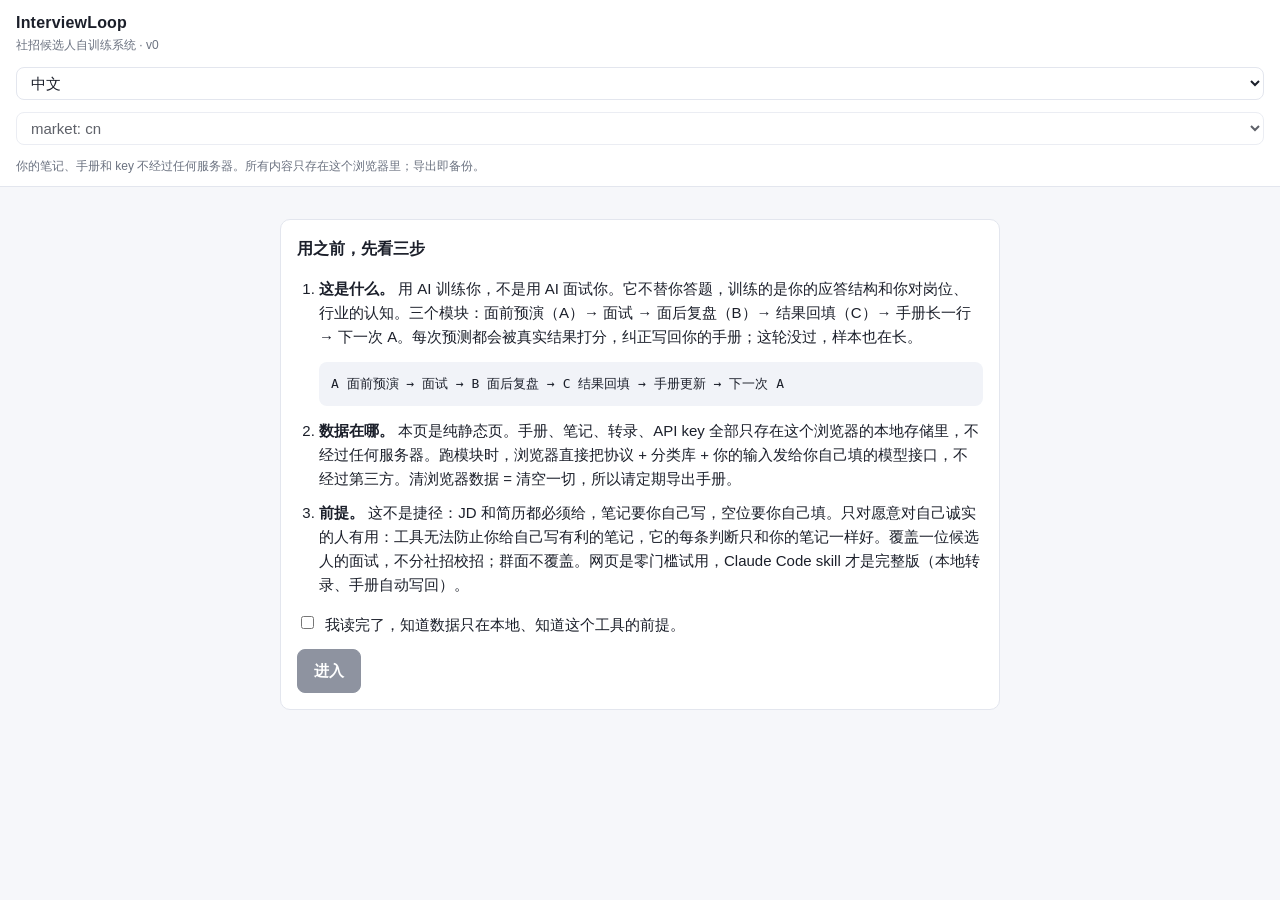
==== web/index.html @ 2f4ce994 "InterviewLoop v1.0: protocol v0.4, taxonomy (cn/en), templates, Claude Code skill, scripts, fictiona" ====
<!doctype html>
<html lang="zh-CN">
<head>
<meta charset="utf-8">
<meta name="viewport" content="width=device-width, initial-scale=1">
<title>InterviewLoop</title>
<meta name="theme-color" content="#1f2a44">
<link rel="manifest" href="manifest.webmanifest">
<link rel="icon" href="icon.svg" type="image/svg+xml">
<link rel="apple-touch-icon" href="icon-192.png">
<link rel="stylesheet" href="style.css">
</head>
<body>

<header class="top">
  <div><h1>InterviewLoop</h1><div class="sub" data-i18n="subtitle">社招候选人自训练系统 · v0</div></div>
  <div class="spacer"></div>
  <select id="lang" title="Language"><option value="zh">中文</option><option value="en">English</option></select>
  <select id="market" title="Market package" disabled><option value="cn">market: cn</option></select>
  <button id="btn-install" class="sec" hidden data-i18n="install">安装到桌面</button>
  <div class="privacy" data-i18n="privacy">你的笔记、手册和 key 不经过任何服务器。所有内容只存在这个浏览器里；导出即备份。</div>
</header>

<!-- 首次打开：三步说明页，读完解锁 -->
<section id="gate" class="gate card" hidden>
  <h2 data-i18n="gate.title">用之前，先看三步</h2>
  <ol>
    <li><b data-i18n="gate.s1t">这是什么。</b> <span data-i18n="gate.s1">用 AI 训练你，不是用 AI 面试你。它不替你答题，训练的是你的应答结构和你对岗位、行业的认知。三个模块：面前预演（A）→ 面试 → 面后复盘（B）→ 结果回填（C）→ 手册长一行 → 下一次 A。每次预测都会被真实结果打分，纠正写回你的手册；这轮没过，样本也在长。</span>
      <pre>A 面前预演 → 面试 → B 面后复盘 → C 结果回填 → 手册更新 → 下一次 A</pre></li>
    <li><b data-i18n="gate.s2t">数据在哪。</b> <span data-i18n="gate.s2">本页是纯静态页。手册、笔记、转录、API key 全部只存在这个浏览器的本地存储里，不经过任何服务器。跑模块时，浏览器直接把协议 + 分类库 + 你的输入发给你自己填的模型接口，不经过第三方。清浏览器数据 = 清空一切，所以请定期导出手册。</span></li>
    <li><b data-i18n="gate.s3t">前提。</b> <span data-i18n="gate.s3">这不是捷径：JD 和简历都必须给，笔记要你自己写，空位要你自己填。只对愿意对自己诚实的人有用：工具无法防止你给自己写有利的笔记，它的每条判断只和你的笔记一样好。覆盖一位候选人的面试，不分社招校招；群面不覆盖。网页是零门槛试用，Claude Code skill 才是完整版（本地转录、手册自动写回）。</span></li>
  </ol>
  <label class="chk"><input type="checkbox" id="gate-ok"> <span data-i18n="gate.ok">我读完了，知道数据只在本地、知道这个工具的前提。</span></label>
  <div class="btns"><button id="gate-go" class="pri" disabled data-i18n="gate.go">进入</button></div>
</section>

<div id="app" hidden>
<nav class="tabs" id="tabs">
  <button data-tab="handbook" class="on" data-i18n="tab.hb">手册</button>
  <button data-tab="A" data-i18n="tab.a">A · 面前预演</button>
  <button data-tab="B" data-i18n="tab.b">B · 面后复盘</button>
  <button data-tab="C" data-i18n="tab.c">C · 结果回填</button>
  <button data-tab="transcribe" data-i18n="tab.t">转录</button>
  <button data-tab="settings" data-i18n="tab.s">设置</button>
</nav>

<main>

<!-- 手册 -->
<section class="panel on" id="p-handbook">
  <div class="card">
    <h2 data-i18n="hb.title">个人手册（只存在本浏览器）</h2>
    <p class="hint" data-i18n="hb.hint">模板来自 templates/handbook.md。跑完 B 或 C 后，把下面"待合并的手册增量"手动合并进来。自动保存。</p>
    <textarea id="hb" class="tall" spellcheck="false"></textarea>
    <div class="btns">
      <button id="hb-export" class="pri" data-i18n="hb.export">导出 handbook.md</button>
      <button id="hb-import-btn" class="sec" data-i18n="hb.import">导入 .md</button>
      <input type="file" id="hb-file" accept=".md,.txt,text/markdown,text/plain" hidden>
      <button id="hb-reset" class="sec" data-i18n="hb.reset">恢复为空模板</button>
      <span id="hb-status" class="status"></span>
    </div>
  </div>
  <div class="card" id="hb-inc-card" hidden>
    <h2 data-i18n="hb.inc">待合并的手册增量（来自最近一次 B / C 输出）</h2>
    <div class="out" id="hb-inc"></div>
    <div class="btns"><button id="hb-inc-copy" class="sec" data-i18n="copy">复制</button><button id="hb-inc-clear" class="sec" data-i18n="hb.incclear">已合并，清除</button></div>
  </div>
</section>

<!-- 模块 A -->
<section class="panel" id="p-A">
  <div class="card">
    <h2 data-i18n="a.title">模块 A · 面前预演</h2>
    <p class="hint" data-i18n="a.hint">输出：错位拦截与硬门槛 → JD↔证据映射 → 类型预判与骨架 → 5 分钟核对单 → QA 预案（结构 + 参考句）→ 带标记的自介半成品。不写答案全文，不预测通过率。</p>
    <label class="f" data-i18n="a.jd">JD 全文（必填）</label><textarea id="a-jd" spellcheck="false"></textarea>
    <label class="f" data-i18n="a.resume">简历要点（必填；简历原文或 5–10 条带数字的经历。本浏览器记住，下次不用重填）</label><textarea id="a-resume" spellcheck="false"></textarea>
    <div class="row">
      <div><label class="f" data-i18n="a.round">轮次</label><select id="a-round"><option value="">—</option><option>一面</option><option>二面</option><option>交叉面</option><option>HR</option><option>终面</option></select></div>
      <div><label class="f" data-i18n="a.interviewer">面试官身份（职务，不写姓名）</label><input type="text" id="a-interviewer"></div>
      <div><label class="f" data-i18n="a.planned">原定时长（分钟）</label><input type="number" id="a-planned" min="5" max="180"></div>
      <div><label class="f" data-i18n="a.intro">自介时长要求（如"3 分钟"）</label><input type="text" id="a-intro"></div>
    </div>
    <div class="row">
      <div><label class="f" data-i18n="a.salary">期望薪资（可空）</label><input type="text" id="a-salary"></div>
      <div><label class="f" data-i18n="a.start">可到岗时间（可空）</label><input type="text" id="a-start"></div>
      <div><label class="f" data-i18n="a.jdsalary">JD 标注的薪资区间（原样抄，可空）</label><input type="text" id="a-jdsalary"></div>
    </div>
    <label class="chk"><input type="checkbox" id="a-usehb" checked> <span data-i18n="usehb">附带个人手册</span></label>
    <div class="btns"><button id="a-run" class="pri" data-i18n="run">运行模块 A</button><button id="a-stop" class="sec" disabled data-i18n="stop">停止</button><span id="a-status" class="status"></span></div>
  </div>
  <div class="card">
    <div class="btns" style="margin:0 0 10px"><button id="a-copy" class="sec" data-i18n="copy">复制</button><button id="a-download" class="sec" data-i18n="download">下载 .md</button><button id="a-raw" class="sec" data-i18n="raw">切换原文/渲染</button></div>
    <div class="out" id="a-out"></div>
  </div>
</section>

<!-- 模块 B -->
<section class="panel" id="p-B">
  <div class="card">
    <h2 data-i18n="b.title">模块 B · 面后复盘</h2>
    <p class="hint" data-i18n="b.hint">笔记模板能填多少填多少：填不全，模型会按材料完整度只问缺的 3–5 个问题。底部三个计数字段是硬信号的唯一依据，问不出 = 无法判断。输出固定三段：结论卡 / 明细 / 自检。</p>
    <label class="f" data-i18n="b.notes">面后笔记（必填；模板已预填）</label><textarea id="b-notes" class="tall" spellcheck="false"></textarea>
    <label class="f" data-i18n="b.transcript">转录（可选；有则粘贴，[原话] 标签只在有转录时可用）</label><textarea id="b-transcript" spellcheck="false"></textarea>
    <label class="chk"><input type="checkbox" id="b-usea" checked> <span data-i18n="b.usea">附带最近一次模块 A 输出（用于对照预判与 QA 命中）</span></label>
    <label class="chk"><input type="checkbox" id="b-usehb" checked> <span data-i18n="usehb">附带个人手册</span></label>
    <div class="btns"><button id="b-run" class="pri" data-i18n="run.b">运行模块 B</button><button id="b-stop" class="sec" disabled data-i18n="stop">停止</button><span id="b-status" class="status"></span></div>
  </div>
  <div class="card">
    <div class="btns" style="margin:0 0 10px"><button id="b-copy" class="sec" data-i18n="copy">复制</button><button id="b-download" class="sec" data-i18n="download">下载 .md</button><button id="b-raw" class="sec" data-i18n="raw">切换原文/渲染</button></div>
    <div class="out" id="b-out"></div>
  </div>
</section>

<!-- 模块 C -->
<section class="panel" id="p-C">
  <div class="card">
    <h2 data-i18n="c.title">模块 C · 结果回填</h2>
    <p class="hint" data-i18n="c.hint">一行字。写回场次记录；与 B 的预测比对；不一致则加一条校准记录。不推测原因，不建议下一步。</p>
    <div class="row">
      <label class="chk"><input type="radio" name="c-result" value="通过"> <span data-i18n="c.pass">通过</span></label>
      <label class="chk"><input type="radio" name="c-result" value="未通过"> <span data-i18n="c.fail">未通过</span></label>
      <label class="chk"><input type="radio" name="c-result" value="走到第 N 轮"> <span data-i18n="c.round">走到第 N 轮</span> <input type="number" id="c-n" min="2" max="9" style="width:70px;margin-left:6px"></label>
      <label class="chk"><input type="radio" name="c-result" value="未知"> <span data-i18n="c.unknown">未知</span></label>
    </div>
    <label class="f" data-i18n="c.feedback">面试官反馈一句（有则记，无则空）</label><input type="text" id="c-feedback">
    <label class="chk"><input type="checkbox" id="c-useb" checked disabled> <span data-i18n="c.useb">附带最近一次模块 B 输出（必需）</span></label>
    <label class="chk"><input type="checkbox" id="c-usehb" checked> <span data-i18n="usehb">附带个人手册</span></label>
    <div class="btns"><button id="c-run" class="pri" data-i18n="run.c">运行模块 C</button><button id="c-stop" class="sec" disabled data-i18n="stop">停止</button><span id="c-status" class="status"></span></div>
  </div>
  <div class="card">
    <div class="btns" style="margin:0 0 10px"><button id="c-copy" class="sec" data-i18n="copy">复制</button><button id="c-download" class="sec" data-i18n="download">下载 .md</button><button id="c-raw" class="sec" data-i18n="raw">切换原文/渲染</button></div>
    <div class="out" id="c-out"></div>
  </div>
</section>

<!-- 转录 -->
<section class="panel" id="p-transcribe">
  <div class="card">
    <h2 data-i18n="t.title">录音转录（实验性入口）</h2>
    <div class="note warn" data-i18n="t.warn">录音前确认对方同意及当地法律。音频只在本页内存里，不上传、不保存到服务器；关闭页面即消失。</div>
    <p class="hint" data-i18n="t.hint">两种转录方式，都由你主动触发：① 浏览器本地开源语音模型（首次需下载模型文件，之后离线可用）；② 你自己的语音接口 key（OpenAI 兼容 /audio/transcriptions）。本页不内嵌任何 key。</p>
    <div class="btns">
      <button id="t-rec" class="sec" data-i18n="t.rec">开始录音</button>
      <button id="t-file-btn" class="sec" data-i18n="t.file">导入音频文件</button>
      <input type="file" id="t-file" accept="audio/*" hidden>
      <span id="t-audio-status" class="status"></span>
    </div>
    <audio id="t-audio" controls hidden style="width:100%;margin-top:10px"></audio>
    <div class="row">
      <div><label class="f" data-i18n="t.mode">转录方式</label><select id="t-mode"><option value="local" data-i18n="t.mode.local">本地模型（浏览器内运行）</option><option value="byok" data-i18n="t.mode.byok">BYOK 语音接口</option></select></div>
      <div id="t-local-opts"><label class="f" data-i18n="t.model">本地模型</label><select id="t-model"><option value="Xenova/whisper-tiny">whisper-tiny（约 40MB，快）</option><option value="Xenova/whisper-base">whisper-base（约 75MB）</option><option value="Xenova/whisper-small">whisper-small（约 250MB，准）</option></select></div>
      <div id="t-byok-opts" hidden>
        <label class="f" data-i18n="t.url">接口地址</label><input type="text" id="t-url" placeholder="https://api.openai.com/v1">
        <label class="f" data-i18n="t.key">语音接口 key（只存本浏览器）</label><input type="password" id="t-key" autocomplete="off">
        <label class="f" data-i18n="t.amodel">模型名</label><input type="text" id="t-amodel" placeholder="whisper-1">
      </div>
    </div>
    <div class="btns"><button id="t-run" class="pri" disabled data-i18n="t.run">开始转录</button><span id="t-status" class="status"></span></div>
    <label class="f" data-i18n="t.out">转录结果（可编辑）</label><textarea id="t-out" class="tall" spellcheck="false"></textarea>
    <div class="btns"><button id="t-toB" class="sec" data-i18n="t.toB">填入模块 B 的转录框</button><button id="t-download" class="sec" data-i18n="download">下载 .md</button></div>
  </div>
</section>

<!-- 设置 -->
<section class="panel" id="p-settings">
  <div class="card">
    <h2 data-i18n="s.title">模型与 key（只存本浏览器）</h2>
    <div class="row">
      <div><label class="f" data-i18n="s.provider">接口</label><select id="s-provider"><option value="anthropic">Anthropic（Claude）</option><option value="openai">OpenAI 兼容接口</option></select></div>
      <div id="s-anthropic-opts"><label class="f" data-i18n="s.model">模型</label><select id="s-model">
        <option value="claude-opus-5">claude-opus-5（默认）</option>
        <option value="claude-sonnet-5">claude-sonnet-5</option>
        <option value="claude-fable-5-1">claude-fable-5-1</option>
        <option value="claude-haiku-4-5">claude-haiku-4-5</option>
      </select></div>
      <div id="s-openai-opts" hidden>
        <label class="f" data-i18n="s.url">Base URL</label><input type="text" id="s-url" placeholder="https://api.openai.com/v1">
        <label class="f" data-i18n="s.omodel">模型名</label><input type="text" id="s-omodel" placeholder="gpt-…">
      </div>
    </div>
    <label class="f" data-i18n="s.key">API key</label><input type="password" id="s-key" autocomplete="off">
    <div class="row" id="s-anthropic-more">
      <div><label class="f" data-i18n="s.effort">思考深度（effort）</label><select id="s-effort"><option value="medium">medium</option><option value="high" selected>high</option><option value="low">low</option></select></div>
      <div><label class="chk" style="margin-top:28px"><input type="checkbox" id="s-fallback" checked> <span data-i18n="s.fallback">启用服务端回退（beta；模型拒答时自动换模型。报错时可关掉）</span></label></div>
    </div>
    <div class="btns"><button id="s-test" class="sec" data-i18n="s.test">测试连接（会发一次最小请求）</button><span id="s-status" class="status"></span></div>
    <p class="hint" data-i18n="s.note">协议与分类库随本页离线缓存。每次运行把 PROTOCOL + taxonomy 五个文件 + 你的输入一起发给上面的接口；Anthropic 接口对协议部分启用提示缓存以降低费用。</p>
  </div>
  <div class="card">
    <h2 data-i18n="s.data">本地数据</h2>
    <div class="kv" id="s-usage"></div>
    <div class="btns"><button id="s-export-all" class="sec" data-i18n="s.exportall">导出全部（手册 + 最近 A/B/C 输出）</button><button id="s-wipe" class="sec" data-i18n="s.wipe">清除本浏览器全部数据</button></div>
  </div>
  <div class="card">
    <h2 data-i18n="s.about">关于</h2>
    <p class="hint"><span data-i18n="s.aboutp">协议本体是 PROTOCOL.md，任何大模型都能跑；本页只是它的一个客户端。分类库是种子不是全集，"未分类"是合法输出。</span> <a href="../README.md" target="_blank">README</a> · <a href="../PROTOCOL.md" target="_blank">PROTOCOL.md</a></p>
  </div>
</section>

</main>
</div>

<script src="app.js"></script>
</body>
</html>
---- web/style.css ----
:root{--bg:#f6f7fa;--fg:#1b1f2a;--muted:#6b7280;--line:#e3e6ee;--card:#fff;--accent:#1f2a44;--accent-fg:#fff;--warn:#b45309;--warn-bg:#fff7ed;--ok:#166534;--ok-bg:#f0fdf4;--code:#f1f3f8;--radius:10px}
@media (prefers-color-scheme:dark){:root{--bg:#12141a;--fg:#e6e8ef;--muted:#9aa1b1;--line:#2a2f3a;--card:#1a1d25;--accent:#dfe4f2;--accent-fg:#12141a;--warn:#fbbf24;--warn-bg:#2a2210;--ok:#86efac;--ok-bg:#10261a;--code:#232734}}
*{box-sizing:border-box}html,body{margin:0;background:var(--bg);color:var(--fg);font:15px/1.6 -apple-system,BlinkMacSystemFont,"PingFang SC","Helvetica Neue",Arial,"Noto Sans CJK SC",sans-serif}
a{color:inherit}button,input,select,textarea{font:inherit;color:inherit}
.top{display:flex;align-items:center;gap:12px;padding:10px 16px;border-bottom:1px solid var(--line);background:var(--card);position:sticky;top:0;z-index:5;flex-wrap:wrap}
.top h1{font-size:16px;margin:0;font-weight:700;letter-spacing:.2px}.top .sub{color:var(--muted);font-size:12px}
.top .spacer{flex:1}.top select,.top button{padding:6px 10px;border:1px solid var(--line);border-radius:8px;background:var(--card)}
.top .privacy{font-size:12px;color:var(--muted);width:100%}
nav.tabs{display:flex;gap:4px;padding:8px 16px 0;overflow-x:auto;border-bottom:1px solid var(--line);background:var(--card)}
nav.tabs button{white-space:nowrap;padding:8px 14px;border:1px solid transparent;border-bottom:none;border-radius:8px 8px 0 0;background:transparent;color:var(--muted);cursor:pointer}
nav.tabs button.on{background:var(--bg);border-color:var(--line);color:var(--fg);font-weight:600}
main{padding:16px;max-width:1100px;margin:0 auto}
section.panel{display:none}section.panel.on{display:block}
.card{background:var(--card);border:1px solid var(--line);border-radius:var(--radius);padding:16px;margin-bottom:16px}
.card h2{font-size:16px;margin:0 0 8px}.card h3{font-size:14px;margin:14px 0 6px}
.hint{color:var(--muted);font-size:13px}
label.f{display:block;margin:10px 0 4px;font-size:13px;color:var(--muted)}
textarea,input[type=text],input[type=password],input[type=number],select{width:100%;padding:8px 10px;border:1px solid var(--line);border-radius:8px;background:var(--bg)}
textarea{min-height:120px;resize:vertical;font-family:ui-monospace,SFMono-Regular,Menlo,Consolas,monospace;font-size:13px;line-height:1.5}
textarea.tall{min-height:320px}
.row{display:flex;gap:12px;flex-wrap:wrap}.row>*{flex:1 1 200px}
.btns{display:flex;gap:8px;flex-wrap:wrap;margin-top:12px;align-items:center}
button.pri{background:var(--accent);color:var(--accent-fg);border:1px solid var(--accent);padding:9px 16px;border-radius:8px;cursor:pointer;font-weight:600}
button.sec{background:var(--card);border:1px solid var(--line);padding:8px 14px;border-radius:8px;cursor:pointer}
button:disabled{opacity:.5;cursor:not-allowed}
.note{padding:10px 12px;border-radius:8px;font-size:13px;margin:8px 0}.note.warn{background:var(--warn-bg);color:var(--warn)}.note.ok{background:var(--ok-bg);color:var(--ok)}
.out{border:1px solid var(--line);border-radius:var(--radius);background:var(--card);padding:16px;min-height:80px}
.out pre{background:var(--code);padding:10px;border-radius:8px;overflow:auto;font-size:13px}
.out code{background:var(--code);padding:1px 5px;border-radius:4px;font-size:.92em}
.out table{border-collapse:collapse;width:100%;font-size:13px;margin:8px 0;display:block;overflow-x:auto}
.out th,.out td{border:1px solid var(--line);padding:5px 8px;text-align:left;vertical-align:top}
.out h1,.out h2,.out h3{margin:16px 0 6px}.out h1{font-size:18px}.out h2{font-size:16px}.out h3{font-size:14px}
.out blockquote{border-left:3px solid var(--line);margin:8px 0;padding:2px 12px;color:var(--muted)}
.out .gap{background:var(--warn-bg);color:var(--warn);padding:0 4px;border-radius:4px}
.status{font-size:13px;color:var(--muted);min-height:20px}
.gate{max-width:720px;margin:32px auto}.gate ol{padding-left:22px}.gate li{margin:10px 0}
.gate pre{background:var(--code);padding:12px;border-radius:8px;font-size:13px;overflow:auto}
.chk{display:flex;gap:8px;align-items:flex-start;margin-top:16px}
.kv{font-size:13px;color:var(--muted)}
details summary{cursor:pointer}
@media (max-width:600px){main{padding:12px}.card{padding:12px}}
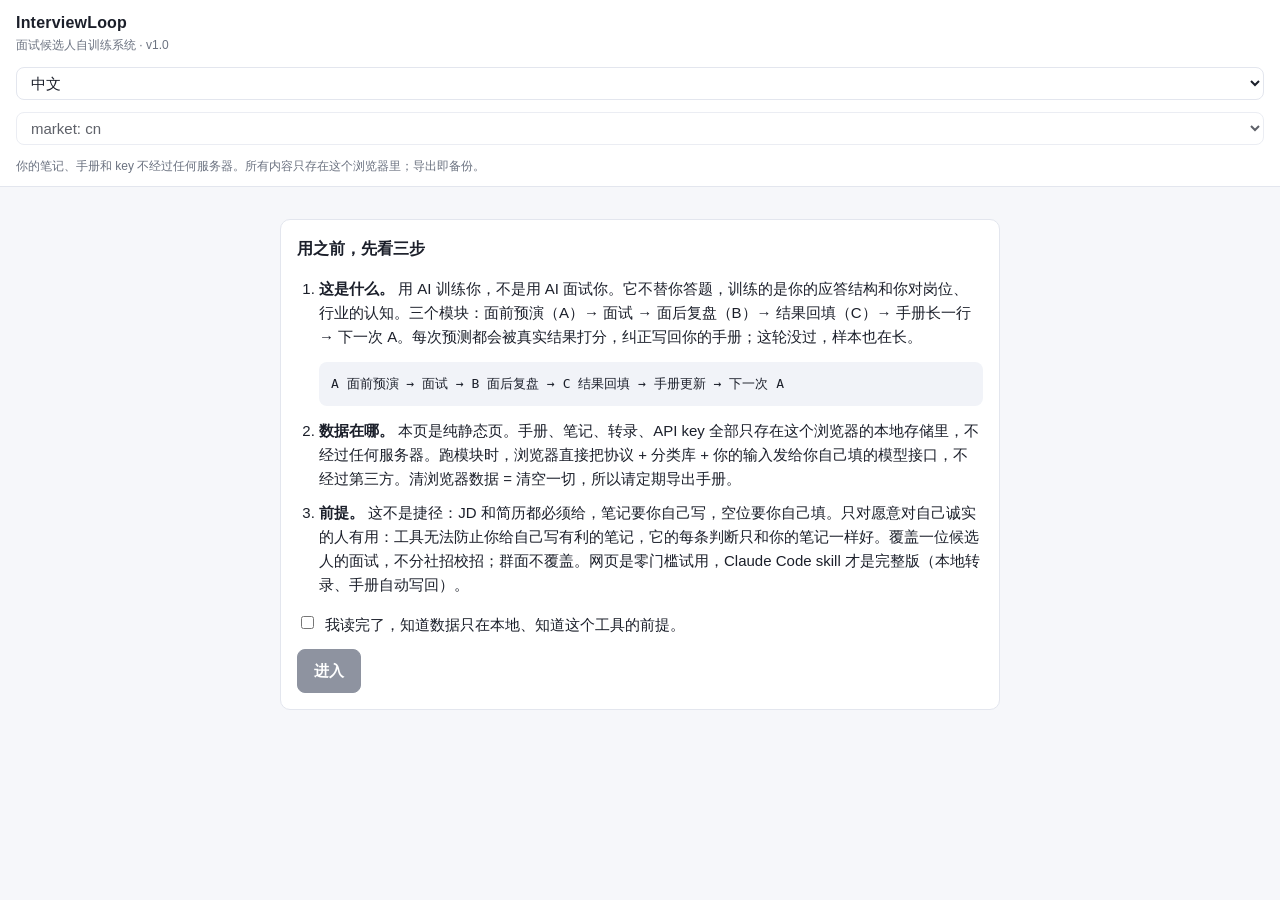
==== commit d79a31ef: "Rename to drop the experienced-hire wording, label the release v1.0, update scope fields and roadmap" ====
--- a/web/index.html
+++ b/web/index.html
@@ -13,7 +13,7 @@
 <body>
 
 <header class="top">
-  <div><h1>InterviewLoop</h1><div class="sub" data-i18n="subtitle">社招候选人自训练系统 · v0</div></div>
+  <div><h1>InterviewLoop</h1><div class="sub" data-i18n="subtitle">面试候选人自训练系统 · v1.0</div></div>
   <div class="spacer"></div>
   <select id="lang" title="Language"><option value="zh">中文</option><option value="en">English</option></select>
   <select id="market" title="Market package" disabled><option value="cn">market: cn</option></select>
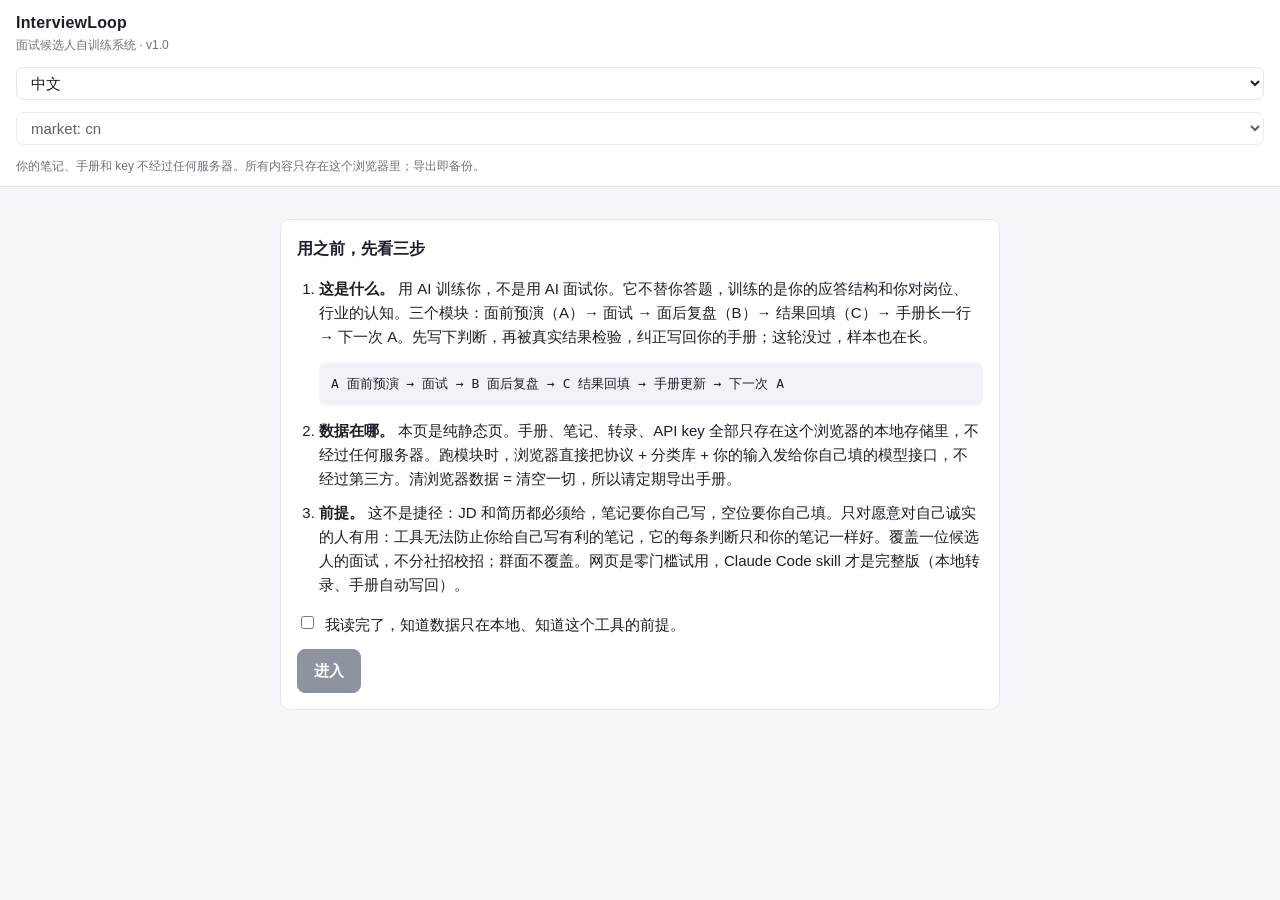
==== commit 67ae217a: "Zero-install single-file prompt, no-key sample page, domestic model presets; README hero and honest " ====
--- a/web/index.html
+++ b/web/index.html
@@ -25,7 +25,7 @@
 <section id="gate" class="gate card" hidden>
   <h2 data-i18n="gate.title">用之前，先看三步</h2>
   <ol>
-    <li><b data-i18n="gate.s1t">这是什么。</b> <span data-i18n="gate.s1">用 AI 训练你，不是用 AI 面试你。它不替你答题，训练的是你的应答结构和你对岗位、行业的认知。三个模块：面前预演（A）→ 面试 → 面后复盘（B）→ 结果回填（C）→ 手册长一行 → 下一次 A。每次预测都会被真实结果打分，纠正写回你的手册；这轮没过，样本也在长。</span>
+    <li><b data-i18n="gate.s1t">这是什么。</b> <span data-i18n="gate.s1">用 AI 训练你，不是用 AI 面试你。它不替你答题，训练的是你的应答结构和你对岗位、行业的认知。三个模块：面前预演（A）→ 面试 → 面后复盘（B）→ 结果回填（C）→ 手册长一行 → 下一次 A。先写下判断，再被真实结果检验，纠正写回你的手册；这轮没过，样本也在长。</span>
       <pre>A 面前预演 → 面试 → B 面后复盘 → C 结果回填 → 手册更新 → 下一次 A</pre></li>
     <li><b data-i18n="gate.s2t">数据在哪。</b> <span data-i18n="gate.s2">本页是纯静态页。手册、笔记、转录、API key 全部只存在这个浏览器的本地存储里，不经过任何服务器。跑模块时，浏览器直接把协议 + 分类库 + 你的输入发给你自己填的模型接口，不经过第三方。清浏览器数据 = 清空一切，所以请定期导出手册。</span></li>
     <li><b data-i18n="gate.s3t">前提。</b> <span data-i18n="gate.s3">这不是捷径：JD 和简历都必须给，笔记要你自己写，空位要你自己填。只对愿意对自己诚实的人有用：工具无法防止你给自己写有利的笔记，它的每条判断只和你的笔记一样好。覆盖一位候选人的面试，不分社招校招；群面不覆盖。网页是零门槛试用，Claude Code skill 才是完整版（本地转录、手册自动写回）。</span></li>
@@ -36,7 +36,8 @@
 
 <div id="app" hidden>
 <nav class="tabs" id="tabs">
-  <button data-tab="handbook" class="on" data-i18n="tab.hb">手册</button>
+  <button data-tab="about" class="on" data-i18n="tab.about">关于</button>
+  <button data-tab="handbook" data-i18n="tab.hb">手册</button>
   <button data-tab="A" data-i18n="tab.a">A · 面前预演</button>
   <button data-tab="B" data-i18n="tab.b">B · 面后复盘</button>
   <button data-tab="C" data-i18n="tab.c">C · 结果回填</button>
@@ -46,8 +47,34 @@
 
 <main>
 
+<!-- 关于 -->
+<section class="panel on" id="p-about">
+  <div class="card">
+    <h2 data-i18n="ab.h">用 AI 训练你，不是用 AI 面试你</h2>
+    <p data-i18n="ab.p1">市面上的 AI 面试工具大多在替你做事：面试中实时提词，或者扮演面试官给你打分。它们都不会增加你自己的思考。InterviewLoop 反过来：AI 只负责把结构、证据和空位摆到你面前，想和答都由你完成。</p>
+    <h3 data-i18n="ab.h2">它训练你的三样东西</h3>
+    <ul>
+      <li data-i18n="ab.t1">应答结构：十个回答骨架（判断 + 依据 + 反悔条件、受控示弱、案例题前置检索……），只给结构和一句参考句，不给答案全文。</li>
+      <li data-i18n="ab.t2">对岗位和行业的认知：把 JD 逐条对上你的证据，缺口和错位摆在投递之前；看清这个岗位到底在买什么，你和它是否匹配。</li>
+      <li data-i18n="ab.t3">对自己的判断：每场面后，在知道结果之前先写下你对这场的判断。目的不是算得准，而是逼你先下判断、再被结果检验，慢慢知道自己对现场的哪些感觉靠得住。</li>
+    </ul>
+    <h3 data-i18n="ab.h3">你会得到什么</h3>
+    <p data-i18n="ab.p3">一本只属于你的手册：哪些失分模式在你身上反复出现、哪些通过信号在你身上真的灵、哪句口径两场说得不一样。面到第三场，你自己看不见的规律就会显出来：作者用自己三场真实面试试跑，同一个失分模式三场全中，凭感觉复盘时完全没发现。这一轮没过也没关系，样本在长。</p>
+    <h3 data-i18n="ab.h4">它不做什么</h3>
+    <p data-i18n="ab.p4">不替你答题，不扮演面试官，不写话术全文，不评分，不预测通过率，不评价面试官和公司。只有你能填的位置一律留空，打上【空位·思考漏洞】：空位是训练点，不是功能缺失。</p>
+    <h3 data-i18n="ab.h5">怎么开始</h3>
+    <ol>
+      <li data-i18n="ab.s1">面试前：到"A · 面前预演"，贴 JD 和简历要点（两者都必填），拿到错位拦截、QA 预案和带标记的自介半成品。</li>
+      <li data-i18n="ab.s2">面试后：到"B · 面后复盘"，填笔记（填不全也行，模型只问缺的），拿到类型判定、失分模式、信号表和预测。</li>
+      <li data-i18n="ab.s3">结果出来：到"C · 结果回填"，一行字写回手册；预测错了就多一条校准记录。</li>
+    </ol>
+    <p class="hint" data-i18n="ab.p5">你的笔记、手册和 key 只存在这个浏览器里，不经过任何服务器。本页是零门槛试用；完整版是 Claude Code skill（本地转录录音、从转录生成笔记草稿、自动写回手册）：npx skills add interviewloop-cn/interviewloop</p>
+    <div class="btns"><button id="ab-demo" class="pri" data-i18n="ab.demo">看一场完整示例（不需要 key）</button><button id="ab-go" class="sec" data-i18n="ab.go">从模块 A 开始</button><button id="ab-prompt" class="sec" data-i18n="ab.prompt">零安装：拿单文件提示词</button><button id="ab-gate" class="sec" data-i18n="ab.gate">重看三步说明</button></div>
+  </div>
+</section>
+
 <!-- 手册 -->
-<section class="panel on" id="p-handbook">
+<section class="panel" id="p-handbook">
   <div class="card">
     <h2 data-i18n="hb.title">个人手册（只存在本浏览器）</h2>
     <p class="hint" data-i18n="hb.hint">模板来自 templates/handbook.md。跑完 B 或 C 后，把下面"待合并的手册增量"手动合并进来。自动保存。</p>
@@ -166,7 +193,7 @@
   <div class="card">
     <h2 data-i18n="s.title">模型与 key（只存本浏览器）</h2>
     <div class="row">
-      <div><label class="f" data-i18n="s.provider">接口</label><select id="s-provider"><option value="anthropic">Anthropic（Claude）</option><option value="openai">OpenAI 兼容接口</option></select></div>
+      <div><label class="f" data-i18n="s.provider">接口</label><select id="s-provider"><option value="anthropic">Anthropic（Claude）</option><option value="openai">OpenAI 兼容接口（DeepSeek / Kimi / 通义千问 / 豆包 / 智谱 / OpenAI）</option></select></div>
       <div id="s-anthropic-opts"><label class="f" data-i18n="s.model">模型</label><select id="s-model">
         <option value="claude-opus-5">claude-opus-5（默认）</option>
         <option value="claude-sonnet-5">claude-sonnet-5</option>
@@ -174,6 +201,8 @@
         <option value="claude-haiku-4-5">claude-haiku-4-5</option>
       </select></div>
       <div id="s-openai-opts" hidden>
+        <label class="f" data-i18n="s.preset">预设（自动填接口地址）</label><select id="s-preset"><option value="">—</option><option value="deepseek">DeepSeek</option><option value="kimi">Kimi（月之暗面）</option><option value="qwen">通义千问（阿里云百炼）</option><option value="doubao">豆包（火山方舟）</option><option value="glm">智谱 GLM</option><option value="openai">OpenAI</option></select>
+        <p class="hint" data-i18n="s.presetnote">DeepSeek、Kimi、通义千问、豆包、智谱、OpenAI 都允许浏览器直接调用（2026-09 实测）。模型名更新很快，请到对应平台控制台复制当前可用的模型名，示例可能已过期。</p>
         <label class="f" data-i18n="s.url">Base URL</label><input type="text" id="s-url" placeholder="https://api.openai.com/v1">
         <label class="f" data-i18n="s.omodel">模型名</label><input type="text" id="s-omodel" placeholder="gpt-…">
       </div>
@@ -200,6 +229,7 @@
 </main>
 </div>
 
+<script src="md.js"></script>
 <script src="app.js"></script>
 </body>
 </html>
--- a/web/style.css
+++ b/web/style.css
@@ -39,3 +39,5 @@
 .kv{font-size:13px;color:var(--muted)}
 details summary{cursor:pointer}
 @media (max-width:600px){main{padding:12px}.card{padding:12px}}
+
+#p-about p,#p-about li{line-height:1.75}#p-about ul,#p-about ol{padding-left:22px}#p-about li{margin:6px 0}
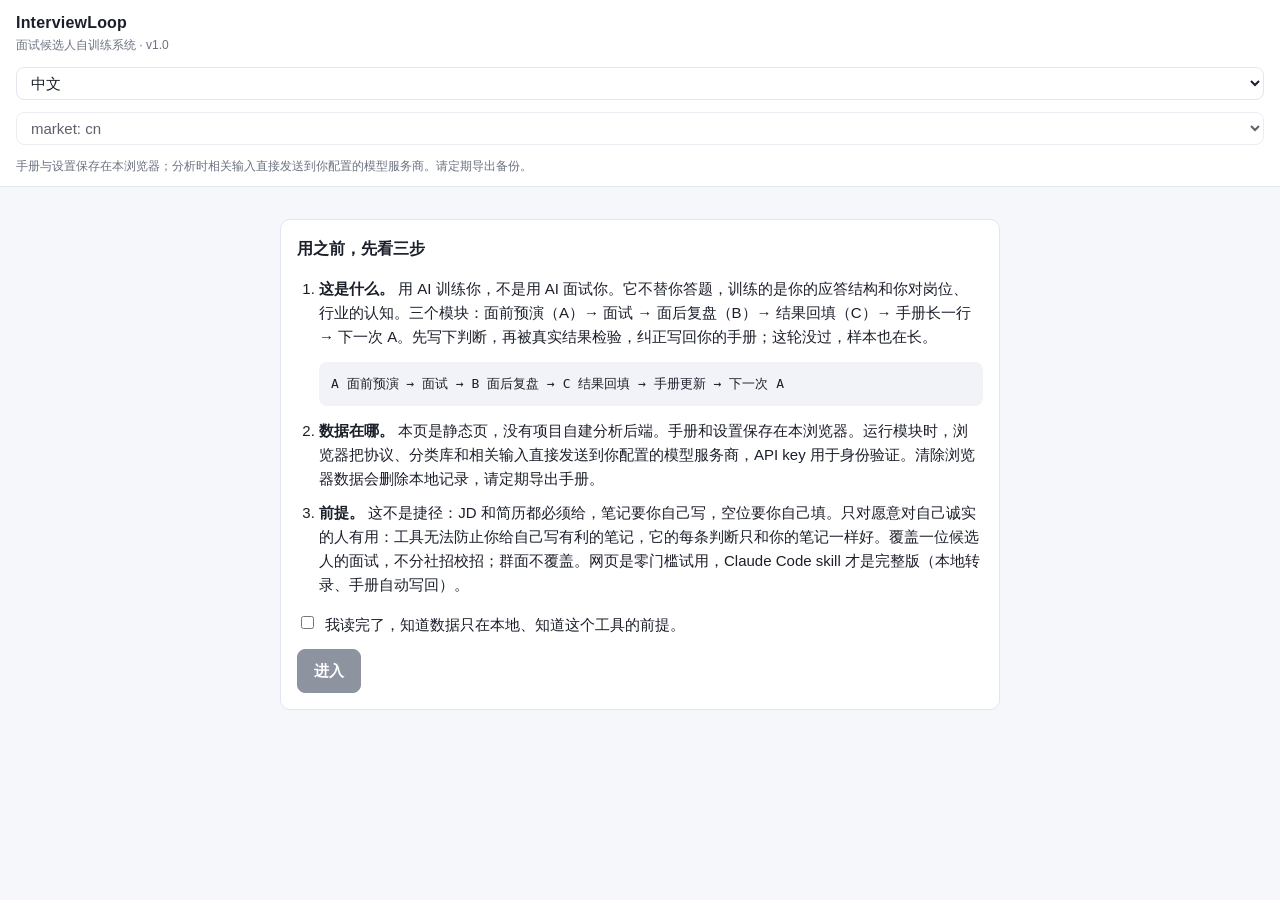
==== commit 912c315a: "Reframe showcase around product decisions and evidence" ====
--- a/web/index.html
+++ b/web/index.html
@@ -18,7 +18,7 @@
   <select id="lang" title="Language"><option value="zh">中文</option><option value="en">English</option></select>
   <select id="market" title="Market package" disabled><option value="cn">market: cn</option></select>
   <button id="btn-install" class="sec" hidden data-i18n="install">安装到桌面</button>
-  <div class="privacy" data-i18n="privacy">你的笔记、手册和 key 不经过任何服务器。所有内容只存在这个浏览器里；导出即备份。</div>
+  <div class="privacy" data-i18n="privacy">手册与设置保存在本浏览器；分析时相关输入直接发送到你配置的模型服务商。请定期导出备份。</div>
 </header>
 
 <!-- 首次打开：三步说明页，读完解锁 -->
@@ -27,7 +27,7 @@
   <ol>
     <li><b data-i18n="gate.s1t">这是什么。</b> <span data-i18n="gate.s1">用 AI 训练你，不是用 AI 面试你。它不替你答题，训练的是你的应答结构和你对岗位、行业的认知。三个模块：面前预演（A）→ 面试 → 面后复盘（B）→ 结果回填（C）→ 手册长一行 → 下一次 A。先写下判断，再被真实结果检验，纠正写回你的手册；这轮没过，样本也在长。</span>
       <pre>A 面前预演 → 面试 → B 面后复盘 → C 结果回填 → 手册更新 → 下一次 A</pre></li>
-    <li><b data-i18n="gate.s2t">数据在哪。</b> <span data-i18n="gate.s2">本页是纯静态页。手册、笔记、转录、API key 全部只存在这个浏览器的本地存储里，不经过任何服务器。跑模块时，浏览器直接把协议 + 分类库 + 你的输入发给你自己填的模型接口，不经过第三方。清浏览器数据 = 清空一切，所以请定期导出手册。</span></li>
+    <li><b data-i18n="gate.s2t">数据在哪。</b> <span data-i18n="gate.s2">本页是静态页，没有项目自建分析后端。手册和设置保存在本浏览器。运行模块时，浏览器把协议、分类库和相关输入直接发送到你配置的模型服务商，API key 用于身份验证。清除浏览器数据会删除本地记录，请定期导出手册。</span></li>
     <li><b data-i18n="gate.s3t">前提。</b> <span data-i18n="gate.s3">这不是捷径：JD 和简历都必须给，笔记要你自己写，空位要你自己填。只对愿意对自己诚实的人有用：工具无法防止你给自己写有利的笔记，它的每条判断只和你的笔记一样好。覆盖一位候选人的面试，不分社招校招；群面不覆盖。网页是零门槛试用，Claude Code skill 才是完整版（本地转录、手册自动写回）。</span></li>
   </ol>
   <label class="chk"><input type="checkbox" id="gate-ok"> <span data-i18n="gate.ok">我读完了，知道数据只在本地、知道这个工具的前提。</span></label>
@@ -68,7 +68,7 @@
       <li data-i18n="ab.s2">面试后：到"B · 面后复盘"，填笔记（填不全也行，模型只问缺的），拿到类型判定、失分模式、信号表和预测。</li>
       <li data-i18n="ab.s3">结果出来：到"C · 结果回填"，一行字写回手册；预测错了就多一条校准记录。</li>
     </ol>
-    <p class="hint" data-i18n="ab.p5">你的笔记、手册和 key 只存在这个浏览器里，不经过任何服务器。本页是零门槛试用；完整版是 Claude Code skill（本地转录录音、从转录生成笔记草稿、自动写回手册）：npx skills add interviewloop-cn/interviewloop</p>
+    <p class="hint" data-i18n="ab.p5">手册与设置本地保存，分析输入发送到所选模型服务商。网页版需要自备 API key；Claude Code skill 另提供本地转录、笔记草稿和自动写回手册：npx skills add interviewloop-cn/interviewloop</p>
     <div class="btns"><button id="ab-demo" class="pri" data-i18n="ab.demo">看一场完整示例（不需要 key）</button><button id="ab-go" class="sec" data-i18n="ab.go">从模块 A 开始</button><button id="ab-prompt" class="sec" data-i18n="ab.prompt">零安装：拿单文件提示词</button><button id="ab-gate" class="sec" data-i18n="ab.gate">重看三步说明</button></div>
   </div>
 </section>
@@ -77,7 +77,7 @@
 <section class="panel" id="p-handbook">
   <div class="card">
     <h2 data-i18n="hb.title">个人手册（只存在本浏览器）</h2>
-    <p class="hint" data-i18n="hb.hint">模板来自 templates/handbook.md。跑完 B 或 C 后，把下面"待合并的手册增量"手动合并进来。自动保存。</p>
+    <p class="hint" data-i18n="hb.hint">模板来自 templates/handbook.md。跑完 B 或 C 后，下面会出现"待合并的手册增量"，点"追加到手册"即可写回末尾；想改措辞可先编辑手册再追加。自动保存。</p>
     <textarea id="hb" class="tall" spellcheck="false"></textarea>
     <div class="btns">
       <button id="hb-export" class="pri" data-i18n="hb.export">导出 handbook.md</button>
@@ -90,7 +90,7 @@
   <div class="card" id="hb-inc-card" hidden>
     <h2 data-i18n="hb.inc">待合并的手册增量（来自最近一次 B / C 输出）</h2>
     <div class="out" id="hb-inc"></div>
-    <div class="btns"><button id="hb-inc-copy" class="sec" data-i18n="copy">复制</button><button id="hb-inc-clear" class="sec" data-i18n="hb.incclear">已合并，清除</button></div>
+    <div class="btns"><button id="hb-inc-append" data-i18n="hb.incappend">追加到手册</button><button id="hb-inc-copy" class="sec" data-i18n="copy">复制</button><button id="hb-inc-clear" class="sec" data-i18n="hb.incclear">已手动合并，清除</button></div>
   </div>
 </section>
 
--- a/web/style.css
+++ b/web/style.css
@@ -25,7 +25,7 @@
 button:disabled{opacity:.5;cursor:not-allowed}
 .note{padding:10px 12px;border-radius:8px;font-size:13px;margin:8px 0}.note.warn{background:var(--warn-bg);color:var(--warn)}.note.ok{background:var(--ok-bg);color:var(--ok)}
 .out{border:1px solid var(--line);border-radius:var(--radius);background:var(--card);padding:16px;min-height:80px}
-.out pre{background:var(--code);padding:10px;border-radius:8px;overflow:auto;font-size:13px}
+.out pre{background:var(--code);padding:10px;border-radius:8px;overflow:auto;font-size:13px;white-space:pre-wrap;word-break:break-word}
 .out code{background:var(--code);padding:1px 5px;border-radius:4px;font-size:.92em}
 .out table{border-collapse:collapse;width:100%;font-size:13px;margin:8px 0;display:block;overflow-x:auto}
 .out th,.out td{border:1px solid var(--line);padding:5px 8px;text-align:left;vertical-align:top}
